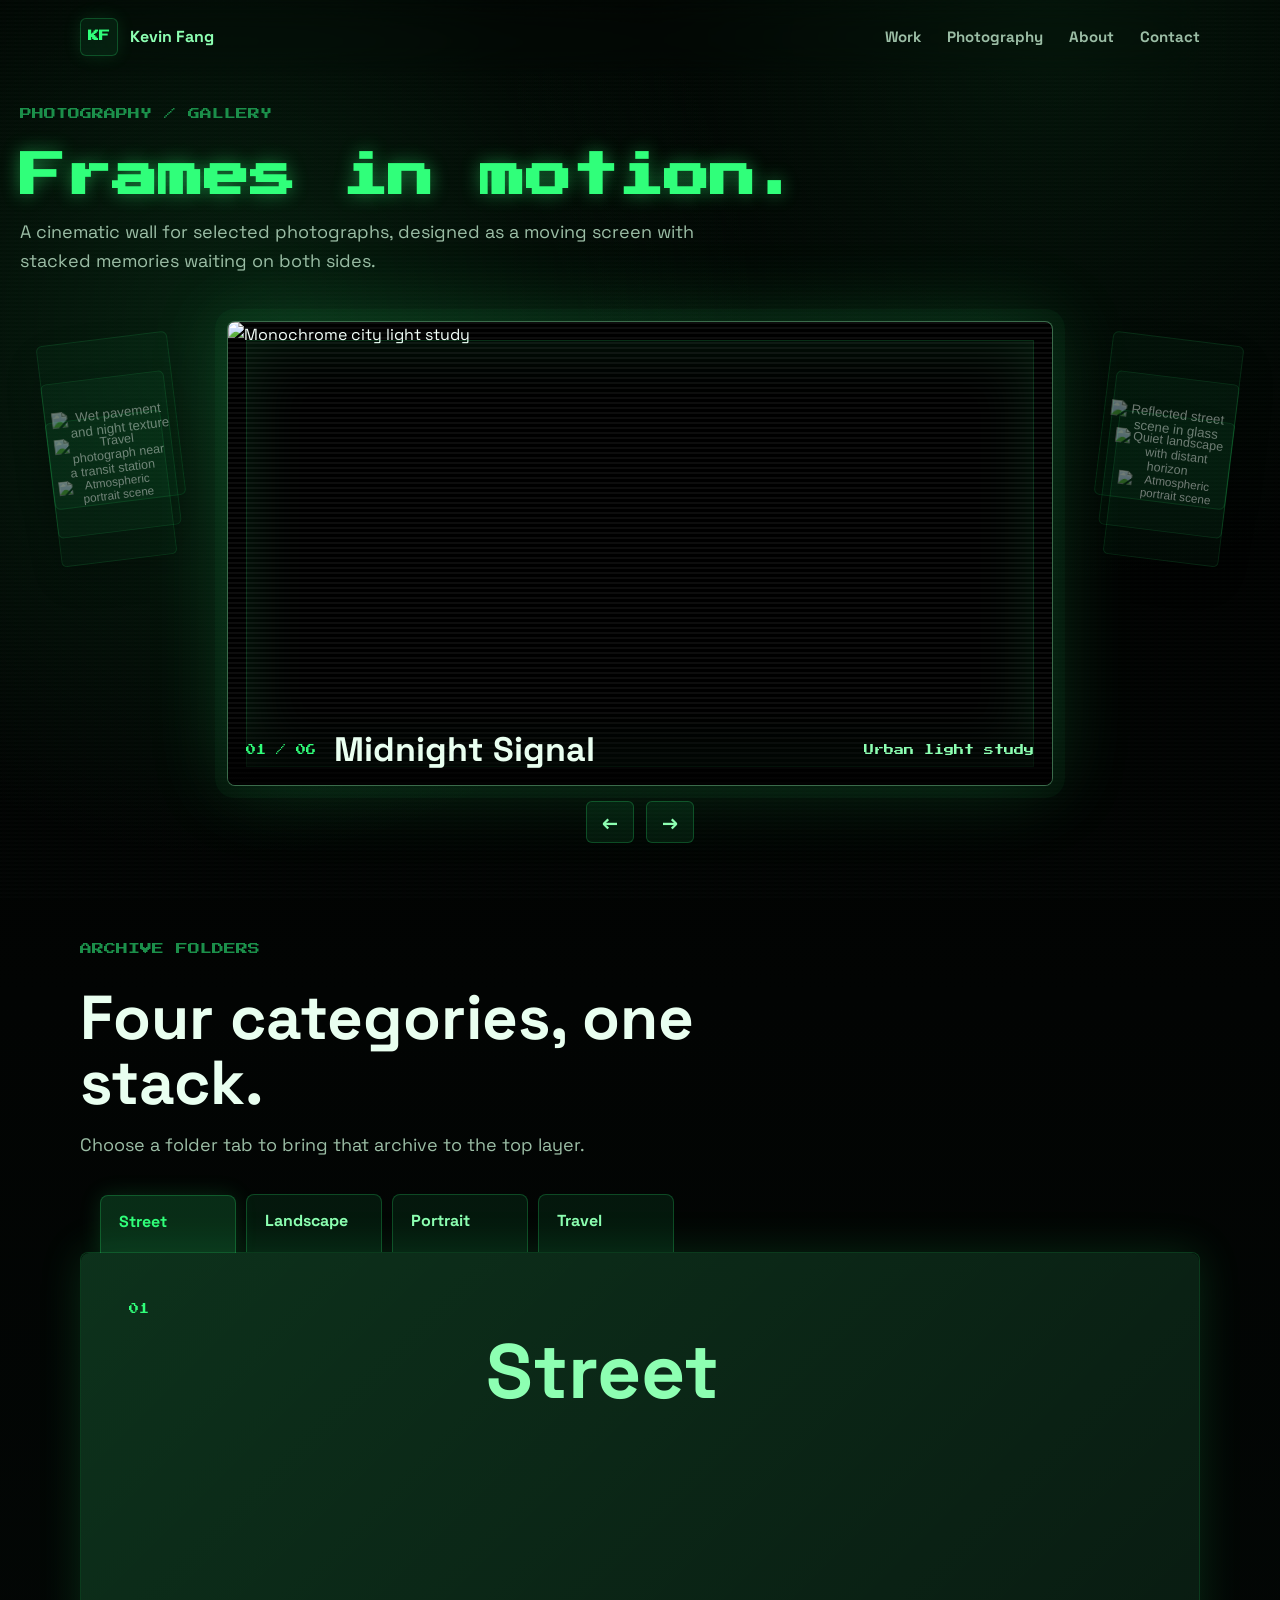
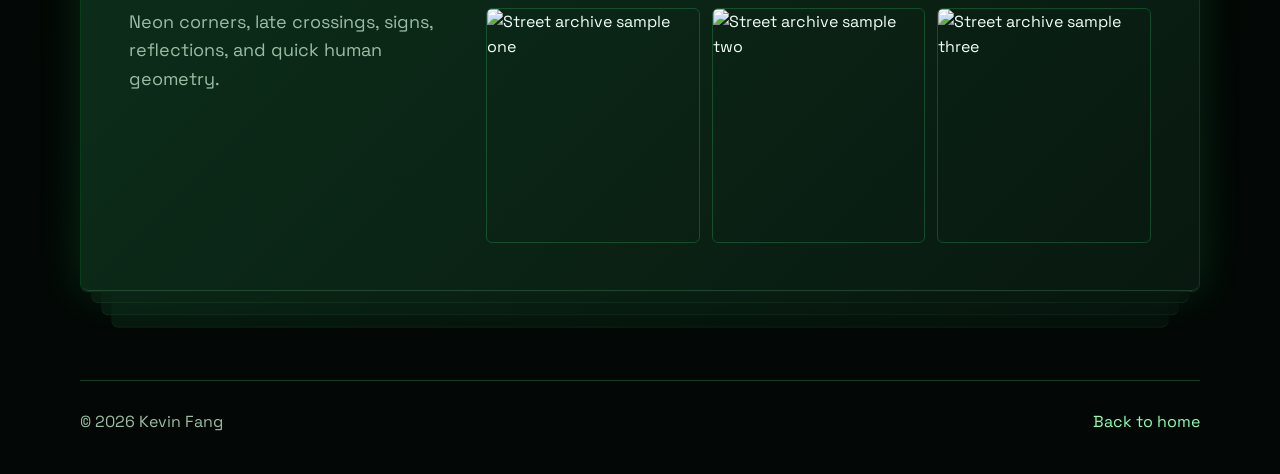
==== photography.html @ 01f674ae "Add dark photography gallery" ====
<!DOCTYPE html>
<html lang="en">
  <head>
    <meta charset="UTF-8" />
    <meta name="viewport" content="width=device-width, initial-scale=1.0" />
    <title>Photography | Kevin Fang</title>
    <meta
      name="description"
      content="A dark cinematic photography gallery and visual archive by Kevin Fang."
    />
    <link rel="preconnect" href="https://fonts.googleapis.com" />
    <link rel="preconnect" href="https://fonts.gstatic.com" crossorigin />
    <link
      href="https://fonts.googleapis.com/css2?family=Press+Start+2P&family=Space+Grotesk:wght@400;500;700&display=swap"
      rel="stylesheet"
    />
    <link rel="stylesheet" href="styles.css" />
  </head>
  <body class="photography-page">
    <header class="site-header">
      <a class="brand" href="index.html" aria-label="Back to home">
        <span class="brand-mark">KF</span>
        <span>Kevin Fang</span>
      </a>
      <nav class="site-nav" aria-label="Main navigation">
        <a href="index.html#work">Work</a>
        <a href="photography.html" aria-current="page">Photography</a>
        <a href="index.html#about">About</a>
        <a href="index.html#contact">Contact</a>
      </nav>
      <button class="menu-button" type="button" aria-label="Open navigation" aria-expanded="false">
        <span></span>
        <span></span>
      </button>
    </header>

    <main>
      <section class="photo-hero" aria-labelledby="photo-title">
        <div class="photo-heading">
          <p class="eyebrow">Photography / Gallery</p>
          <h1 id="photo-title">Frames in motion.</h1>
          <p>
            A cinematic wall for selected photographs, designed as a moving screen with
            stacked memories waiting on both sides.
          </p>
        </div>

        <div class="cinema-gallery" data-gallery>
          <div class="side-stack previous-stack" data-stack="previous" aria-label="Previous photos"></div>

          <figure class="main-screen">
            <div class="screen-glow" aria-hidden="true"></div>
            <img data-main-photo src="https://picsum.photos/seed/kevin-frame-01/1400/900" alt="Monochrome city light study" />
            <figcaption>
              <span data-photo-count>01 / 06</span>
              <strong data-photo-title>Midnight Signal</strong>
              <em data-photo-meta>Urban light study</em>
            </figcaption>
          </figure>

          <div class="side-stack next-stack" data-stack="next" aria-label="Upcoming photos"></div>

          <div class="gallery-controls" aria-label="Gallery controls">
            <button type="button" data-gallery-control="prev" aria-label="Previous photo">←</button>
            <button type="button" data-gallery-control="next" aria-label="Next photo">→</button>
          </div>
        </div>
      </section>

      <section class="section archive-section" aria-labelledby="archive-title">
        <div class="section-heading">
          <p class="eyebrow">Archive Folders</p>
          <h2 id="archive-title">Four categories, one stack.</h2>
          <p>
            Choose a folder tab to bring that archive to the top layer.
          </p>
        </div>

        <div class="folder-tabs" role="tablist" aria-label="Photography categories">
          <button class="is-active" type="button" role="tab" aria-selected="true" data-folder-tab="street">Street</button>
          <button type="button" role="tab" aria-selected="false" data-folder-tab="landscape">Landscape</button>
          <button type="button" role="tab" aria-selected="false" data-folder-tab="portrait">Portrait</button>
          <button type="button" role="tab" aria-selected="false" data-folder-tab="travel">Travel</button>
        </div>

        <div class="folder-stage">
          <article class="folder-card is-active" data-folder-panel="street">
            <span class="folder-index">01</span>
            <h3>Street</h3>
            <p>Neon corners, late crossings, signs, reflections, and quick human geometry.</p>
            <div class="folder-grid">
              <img src="https://picsum.photos/seed/kevin-street-01/600/760" alt="Street archive sample one" />
              <img src="https://picsum.photos/seed/kevin-street-02/600/760" alt="Street archive sample two" />
              <img src="https://picsum.photos/seed/kevin-street-03/600/760" alt="Street archive sample three" />
            </div>
          </article>

          <article class="folder-card" data-folder-panel="landscape">
            <span class="folder-index">02</span>
            <h3>Landscape</h3>
            <p>Open air, weather, horizon lines, quiet distance, and the shape of light.</p>
            <div class="folder-grid">
              <img src="https://picsum.photos/seed/kevin-landscape-01/600/760" alt="Landscape archive sample one" />
              <img src="https://picsum.photos/seed/kevin-landscape-02/600/760" alt="Landscape archive sample two" />
              <img src="https://picsum.photos/seed/kevin-landscape-03/600/760" alt="Landscape archive sample three" />
            </div>
          </article>

          <article class="folder-card" data-folder-panel="portrait">
            <span class="folder-index">03</span>
            <h3>Portrait</h3>
            <p>Faces, posture, small expressions, and the mood between subject and camera.</p>
            <div class="folder-grid">
              <img src="https://picsum.photos/seed/kevin-portrait-01/600/760" alt="Portrait archive sample one" />
              <img src="https://picsum.photos/seed/kevin-portrait-02/600/760" alt="Portrait archive sample two" />
              <img src="https://picsum.photos/seed/kevin-portrait-03/600/760" alt="Portrait archive sample three" />
            </div>
          </article>

          <article class="folder-card" data-folder-panel="travel">
            <span class="folder-index">04</span>
            <h3>Travel</h3>
            <p>Stations, unfamiliar streets, hotel windows, long walks, and small discoveries.</p>
            <div class="folder-grid">
              <img src="https://picsum.photos/seed/kevin-travel-01/600/760" alt="Travel archive sample one" />
              <img src="https://picsum.photos/seed/kevin-travel-02/600/760" alt="Travel archive sample two" />
              <img src="https://picsum.photos/seed/kevin-travel-03/600/760" alt="Travel archive sample three" />
            </div>
          </article>
        </div>
      </section>
    </main>

    <footer class="site-footer">
      <span>© 2026 Kevin Fang</span>
      <a href="index.html">Back to home</a>
    </footer>

    <script src="script.js"></script>
  </body>
</html>
---- styles.css ----
:root {
  --bg: #020403;
  --panel: #07100c;
  --panel-soft: #0b1711;
  --green: #30ff7a;
  --green-soft: #8dffb2;
  --green-dim: #1b8f4a;
  --text: #e9fff0;
  --muted: #9bbda5;
  --line: rgba(48, 255, 122, 0.22);
  --shadow: 0 0 44px rgba(48, 255, 122, 0.14);
  color-scheme: dark;
}

* {
  box-sizing: border-box;
}

html {
  scroll-behavior: smooth;
}

body {
  margin: 0;
  min-width: 320px;
  background:
    radial-gradient(circle at 18% 16%, rgba(48, 255, 122, 0.12), transparent 26%),
    radial-gradient(circle at 82% 2%, rgba(48, 255, 122, 0.08), transparent 24%),
    linear-gradient(180deg, #000, var(--bg) 48%, #030806);
  color: var(--text);
  font-family: "Space Grotesk", system-ui, -apple-system, BlinkMacSystemFont, "Segoe UI", sans-serif;
  line-height: 1.6;
}

body::before {
  content: "";
  position: fixed;
  inset: 0;
  z-index: -1;
  pointer-events: none;
  background:
    linear-gradient(rgba(255, 255, 255, 0.035) 50%, transparent 50%),
    linear-gradient(90deg, rgba(48, 255, 122, 0.025), transparent 50%, rgba(48, 255, 122, 0.025));
  background-size: 100% 4px, 8px 100%;
  opacity: 0.35;
}

a {
  color: inherit;
  text-decoration: none;
}

.site-header,
.section,
.site-footer {
  width: min(1120px, calc(100% - 40px));
  margin: 0 auto;
}

.site-header {
  position: sticky;
  top: 0;
  z-index: 10;
  display: flex;
  align-items: center;
  justify-content: space-between;
  gap: 24px;
  padding: 18px 0;
  backdrop-filter: blur(18px);
}

.brand,
.site-nav,
.site-footer {
  display: flex;
  align-items: center;
}

.brand {
  gap: 12px;
  color: var(--green-soft);
  font-weight: 700;
}

.brand-mark {
  display: grid;
  place-items: center;
  width: 38px;
  height: 38px;
  border: 1px solid var(--line);
  border-radius: 6px;
  background: rgba(48, 255, 122, 0.08);
  color: var(--green);
  font-family: "Press Start 2P", monospace;
  font-size: 11px;
  box-shadow: 0 0 18px rgba(48, 255, 122, 0.12);
}

.site-nav {
  gap: 26px;
  color: var(--muted);
  font-size: 15px;
  font-weight: 700;
}

.site-nav a {
  transition: color 180ms ease, text-shadow 180ms ease;
}

.site-nav a:hover {
  color: var(--green);
  text-shadow: 0 0 12px rgba(48, 255, 122, 0.65);
}

.menu-button {
  display: none;
  width: 42px;
  height: 42px;
  border: 1px solid var(--line);
  border-radius: 6px;
  background: rgba(48, 255, 122, 0.06);
  cursor: pointer;
}

.menu-button span {
  display: block;
  width: 18px;
  height: 2px;
  margin: 5px auto;
  background: var(--green);
}

.hero {
  display: grid;
  place-items: center;
  min-height: calc(100svh - 74px);
  padding: 46px 20px 96px;
}

.terminal-frame {
  width: min(1080px, 100%);
  overflow: hidden;
  border: 1px solid var(--line);
  border-radius: 8px;
  background: linear-gradient(180deg, rgba(48, 255, 122, 0.1), rgba(48, 255, 122, 0.025));
  box-shadow: var(--shadow), inset 0 0 40px rgba(48, 255, 122, 0.05);
}

.terminal-bar {
  display: flex;
  gap: 9px;
  padding: 14px 16px;
  border-bottom: 1px solid var(--line);
  background: rgba(0, 0, 0, 0.72);
}

.terminal-bar span {
  width: 11px;
  height: 11px;
  border-radius: 50%;
  background: var(--green-dim);
  box-shadow: 0 0 12px rgba(48, 255, 122, 0.5);
}

.terminal-screen {
  position: relative;
  min-height: clamp(430px, 64vh, 650px);
  padding: clamp(26px, 6vw, 72px);
  background:
    linear-gradient(90deg, rgba(48, 255, 122, 0.06) 1px, transparent 1px),
    linear-gradient(0deg, rgba(48, 255, 122, 0.06) 1px, transparent 1px),
    rgba(0, 0, 0, 0.76);
  background-size: 34px 34px;
}

.terminal-screen::after {
  content: "";
  position: absolute;
  inset: 0;
  pointer-events: none;
  border: 1px solid rgba(141, 255, 178, 0.08);
  box-shadow: inset 0 0 80px rgba(48, 255, 122, 0.1);
}

.terminal-label,
.eyebrow {
  margin: 0 0 24px;
  color: var(--green-dim);
  font-family: "Press Start 2P", monospace;
  font-size: 12px;
  line-height: 1.8;
  letter-spacing: 0;
  text-transform: uppercase;
}

h1,
h2,
h3,
p {
  margin-top: 0;
}

h1 {
  max-width: 980px;
  margin-bottom: 30px;
  color: var(--green);
  font-family: "Press Start 2P", monospace;
  font-size: clamp(30px, 6vw, 74px);
  line-height: 1.34;
  letter-spacing: 0;
  text-shadow: 0 0 18px rgba(48, 255, 122, 0.42);
}

.welcome-line {
  max-width: 900px;
  margin: 0;
  color: var(--green-soft);
  font-family: "Press Start 2P", monospace;
  font-size: clamp(16px, 2.4vw, 30px);
  line-height: 1.6;
  text-shadow: 0 0 14px rgba(48, 255, 122, 0.28);
}

.typing-line::after {
  content: "";
  display: inline-block;
  width: 0.65em;
  height: 1em;
  margin-left: 0.16em;
  background: var(--green);
  transform: translateY(0.14em);
  animation: cursor-blink 820ms steps(1) infinite;
}

.typing-line.is-complete::after {
  background: var(--green-soft);
}

.section {
  padding: 88px 0;
}

.preview-section {
  margin-top: -48px;
}

.section-heading {
  max-width: 760px;
  margin-bottom: 34px;
}

.section-heading h2,
.contact-section h2 {
  margin-bottom: 16px;
  font-size: clamp(34px, 5vw, 62px);
  line-height: 1.05;
}

.section-heading p:not(.eyebrow) {
  color: var(--muted);
  font-size: 18px;
}

.preview-grid {
  display: grid;
  grid-template-columns: repeat(4, 1fr);
  gap: 16px;
}

.preview-grid article {
  min-height: 220px;
  padding: 24px;
  border: 1px solid var(--line);
  border-radius: 8px;
  background: linear-gradient(180deg, rgba(48, 255, 122, 0.08), rgba(48, 255, 122, 0.025));
}

.preview-grid span {
  color: var(--green);
  font-family: "Press Start 2P", monospace;
  font-size: 12px;
}

.preview-grid h3 {
  margin: 34px 0 12px;
  font-size: 24px;
  line-height: 1.2;
}

.preview-grid p,
.contact-section,
.site-footer {
  color: var(--muted);
}

.contact-section {
  padding-bottom: 54px;
}

.site-footer {
  justify-content: space-between;
  padding: 28px 0 40px;
  border-top: 1px solid var(--line);
}

.site-footer a {
  color: var(--green-soft);
}

.photo-hero {
  width: min(1240px, calc(100% - 40px));
  margin: 0 auto;
  padding: 30px 0 92px;
}

.photo-heading {
  max-width: 860px;
  margin-bottom: 18px;
}

.photo-heading h1 {
  margin-bottom: 14px;
  font-size: clamp(32px, 4vw, 46px);
  line-height: 1.18;
}

.photo-heading p:not(.eyebrow) {
  max-width: 680px;
  color: var(--muted);
  font-size: 18px;
}

.cinema-gallery {
  position: relative;
  display: grid;
  grid-template-columns: minmax(92px, 0.22fr) minmax(0, 1fr) minmax(92px, 0.22fr);
  gap: clamp(12px, 2vw, 28px);
  align-items: center;
  min-height: 520px;
}

.main-screen {
  position: relative;
  z-index: 2;
  margin: 0;
  overflow: hidden;
  border: 1px solid rgba(141, 255, 178, 0.42);
  border-radius: 8px;
  background: #000;
  box-shadow:
    0 0 0 12px rgba(48, 255, 122, 0.035),
    0 0 80px rgba(48, 255, 122, 0.18);
}

.main-screen::before {
  content: "";
  position: absolute;
  inset: 0;
  z-index: 2;
  pointer-events: none;
  background:
    linear-gradient(rgba(255, 255, 255, 0.05) 50%, transparent 50%),
    radial-gradient(circle at center, transparent 45%, rgba(0, 0, 0, 0.34));
  background-size: 100% 5px, auto;
  mix-blend-mode: screen;
}

.main-screen img {
  display: block;
  width: 100%;
  aspect-ratio: 16 / 9;
  object-fit: cover;
  filter: saturate(0.9) contrast(1.08);
  transition: opacity 360ms ease, transform 520ms ease;
}

.main-screen.is-switching img {
  opacity: 0.42;
  transform: translateX(7%);
}

.screen-glow {
  position: absolute;
  inset: 18px;
  z-index: 1;
  pointer-events: none;
  border: 1px solid rgba(48, 255, 122, 0.18);
  box-shadow: inset 0 0 58px rgba(48, 255, 122, 0.12);
}

.main-screen figcaption {
  position: absolute;
  left: 0;
  right: 0;
  bottom: 0;
  z-index: 3;
  display: grid;
  grid-template-columns: auto 1fr auto;
  gap: 18px;
  align-items: center;
  padding: 18px;
  background: linear-gradient(180deg, transparent, rgba(0, 0, 0, 0.82));
}

.main-screen span,
.main-screen em,
.folder-index {
  color: var(--green);
  font-family: "Press Start 2P", monospace;
  font-size: 10px;
  font-style: normal;
}

.main-screen strong {
  color: var(--text);
  font-size: clamp(20px, 3vw, 34px);
  line-height: 1;
}

.main-screen em {
  justify-self: end;
  color: var(--green-soft);
}

.side-stack {
  position: relative;
  min-height: 430px;
}

.stack-thumb {
  position: absolute;
  left: 50%;
  width: min(132px, 100%);
  aspect-ratio: 4 / 5;
  overflow: hidden;
  border: 1px solid rgba(48, 255, 122, 0.26);
  border-radius: 6px;
  background: rgba(48, 255, 122, 0.08);
  box-shadow: 0 18px 40px rgba(0, 0, 0, 0.32);
  cursor: pointer;
  opacity: 0.44;
  transform: translate(-50%, calc(var(--stack-index) * 34px)) rotate(var(--stack-tilt)) scale(calc(1 - var(--stack-index) * 0.06));
  transition: opacity 220ms ease, transform 260ms ease, border-color 220ms ease;
}

.previous-stack .stack-thumb {
  --stack-tilt: -7deg;
}

.next-stack .stack-thumb {
  --stack-tilt: 7deg;
}

.stack-thumb:hover {
  z-index: 5;
  opacity: 1;
  border-color: var(--green);
  transform: translate(-50%, calc(var(--stack-index) * 34px)) rotate(0deg) scale(1);
}

.stack-thumb img {
  width: 100%;
  height: 100%;
  object-fit: cover;
}

.gallery-controls {
  position: absolute;
  left: 50%;
  bottom: -30px;
  z-index: 4;
  display: flex;
  gap: 12px;
  transform: translateX(-50%);
}

.gallery-controls button,
.folder-tabs button {
  border: 1px solid var(--line);
  border-radius: 6px;
  background: rgba(48, 255, 122, 0.08);
  color: var(--green-soft);
  font: inherit;
  font-weight: 700;
  cursor: pointer;
  transition: background 180ms ease, color 180ms ease, box-shadow 180ms ease, transform 180ms ease;
}

.gallery-controls button {
  display: grid;
  place-items: center;
  width: 48px;
  height: 42px;
  font-size: 20px;
}

.gallery-controls button:hover,
.folder-tabs button:hover,
.folder-tabs button.is-active {
  background: rgba(48, 255, 122, 0.16);
  color: var(--green);
  box-shadow: 0 0 22px rgba(48, 255, 122, 0.14);
}

.archive-section {
  padding-top: 34px;
}

.folder-tabs {
  display: flex;
  flex-wrap: wrap;
  gap: 10px;
  margin-bottom: 0;
  padding-left: 20px;
}

.folder-tabs button {
  position: relative;
  min-width: 136px;
  padding: 13px 18px 18px;
  border-bottom: 0;
  border-radius: 8px 8px 0 0;
  text-align: left;
}

.folder-tabs button.is-active {
  z-index: 8;
  transform: translateY(1px);
}

.folder-stage {
  position: relative;
  min-height: clamp(500px, 50vw, 640px);
  border: 1px solid var(--line);
  border-radius: 8px;
  background: rgba(0, 0, 0, 0.34);
  box-shadow: var(--shadow);
}

.folder-card {
  position: absolute;
  inset: 0;
  display: grid;
  grid-template-columns: minmax(220px, 0.46fr) minmax(0, 1fr);
  gap: clamp(24px, 4vw, 54px);
  align-items: stretch;
  padding: clamp(24px, 5vw, 48px);
  overflow: hidden;
  border-radius: 8px;
  background:
    linear-gradient(135deg, rgba(48, 255, 122, 0.14), rgba(48, 255, 122, 0.035)),
    var(--panel);
  box-shadow: 0 -1px 0 rgba(141, 255, 178, 0.16) inset;
  opacity: 0.54;
  transform: translateY(calc(var(--folder-offset, 0) * 18px)) scale(calc(1 - var(--folder-offset, 0) * 0.018));
  transition: opacity 280ms ease, transform 320ms ease, z-index 0ms linear 320ms;
}

.folder-card:nth-child(1) {
  --folder-offset: 0;
  z-index: 4;
}

.folder-card:nth-child(2) {
  --folder-offset: 1;
  z-index: 3;
}

.folder-card:nth-child(3) {
  --folder-offset: 2;
  z-index: 2;
}

.folder-card:nth-child(4) {
  --folder-offset: 3;
  z-index: 1;
}

.folder-card.is-active {
  z-index: 9;
  opacity: 1;
  transform: translateY(0) scale(1);
  transition: opacity 240ms ease, transform 320ms ease;
}

.folder-card h3 {
  margin: 34px 0 18px;
  color: var(--green-soft);
  font-size: clamp(34px, 6vw, 78px);
  line-height: 0.95;
}

.folder-card p {
  max-width: 360px;
  color: var(--muted);
  font-size: 18px;
}

.folder-grid {
  display: grid;
  grid-template-columns: repeat(3, minmax(0, 1fr));
  gap: 12px;
  align-self: stretch;
  min-height: 0;
}

.folder-grid img {
  width: 100%;
  height: 100%;
  min-height: 0;
  max-height: 100%;
  object-fit: cover;
  border: 1px solid rgba(48, 255, 122, 0.2);
  border-radius: 6px;
  filter: grayscale(0.12) contrast(1.05);
}

@keyframes cursor-blink {
  0%,
  48% {
    opacity: 1;
  }

  49%,
  100% {
    opacity: 0;
  }
}

@media (prefers-reduced-motion: reduce) {
  html {
    scroll-behavior: auto;
  }

  .typing-line::after {
    animation: none;
  }

  .main-screen img,
  .folder-card,
  .stack-thumb {
    transition: none;
  }
}

@media (max-width: 820px) {
  .site-header,
  .section,
  .site-footer {
    width: min(100% - 28px, 1120px);
  }

  .menu-button {
    display: block;
  }

  .site-nav {
    position: absolute;
    top: 68px;
    right: 0;
    display: none;
    flex-direction: column;
    align-items: stretch;
    width: min(280px, calc(100vw - 28px));
    padding: 14px;
    border: 1px solid var(--line);
    border-radius: 8px;
    background: rgba(3, 8, 6, 0.96);
    box-shadow: var(--shadow);
  }

  .site-nav.is-open {
    display: flex;
  }

  .site-nav a {
    padding: 10px 12px;
  }

  .brand span:last-child {
    display: none;
  }

  .hero {
    min-height: calc(100svh - 74px);
    padding: 28px 14px 72px;
  }

  .terminal-screen {
    min-height: 470px;
  }

  .preview-grid {
    grid-template-columns: 1fr;
  }

  .photo-hero {
    width: min(100% - 28px, 1240px);
    padding-top: 42px;
  }

  .cinema-gallery {
    grid-template-columns: 1fr;
    min-height: auto;
  }

  .side-stack {
    display: flex;
    gap: 10px;
    order: 2;
    min-height: 96px;
    overflow-x: auto;
    padding: 10px 2px;
  }

  .main-screen {
    order: 1;
  }

  .next-stack {
    order: 3;
  }

  .stack-thumb {
    position: relative;
    left: auto;
    flex: 0 0 76px;
    width: 76px;
    transform: none;
  }

  .stack-thumb:hover {
    transform: translateY(-3px);
  }

  .gallery-controls {
    position: static;
    order: 4;
    justify-content: center;
    transform: none;
  }

  .main-screen figcaption {
    grid-template-columns: 1fr;
    gap: 6px;
  }

  .main-screen em {
    justify-self: start;
  }

  .folder-stage {
    min-height: 760px;
  }

  .folder-card {
    grid-template-columns: 1fr;
    overflow: hidden;
  }

  .folder-grid {
    grid-template-columns: repeat(3, minmax(120px, 1fr));
    height: 320px;
    overflow-x: auto;
  }

  .folder-grid img {
    min-width: 120px;
    min-height: 0;
  }
}

@media (max-width: 520px) {
  .terminal-label,
  .eyebrow,
  .preview-grid span {
    font-size: 10px;
  }

  h1 {
    font-size: clamp(24px, 8vw, 36px);
  }

  .welcome-line {
    font-size: clamp(13px, 4.4vw, 18px);
  }

  .section-heading h2,
  .contact-section h2 {
    font-size: clamp(30px, 10vw, 44px);
  }

  .photo-heading h1 {
    font-size: clamp(28px, 11vw, 42px);
  }

  .photo-heading p:not(.eyebrow) {
    font-size: 16px;
  }

  .main-screen img {
    aspect-ratio: 4 / 5;
  }

  .folder-tabs {
    display: grid;
    grid-template-columns: repeat(2, minmax(0, 1fr));
    padding-left: 0;
  }

  .folder-tabs button {
    min-width: 0;
    padding: 12px;
  }

  .folder-stage {
    min-height: 760px;
  }

  .folder-card {
    padding: 22px;
  }

  .folder-card h3 {
    font-size: clamp(34px, 13vw, 52px);
  }

  .site-footer {
    align-items: flex-start;
    flex-direction: column;
    gap: 10px;
  }
}
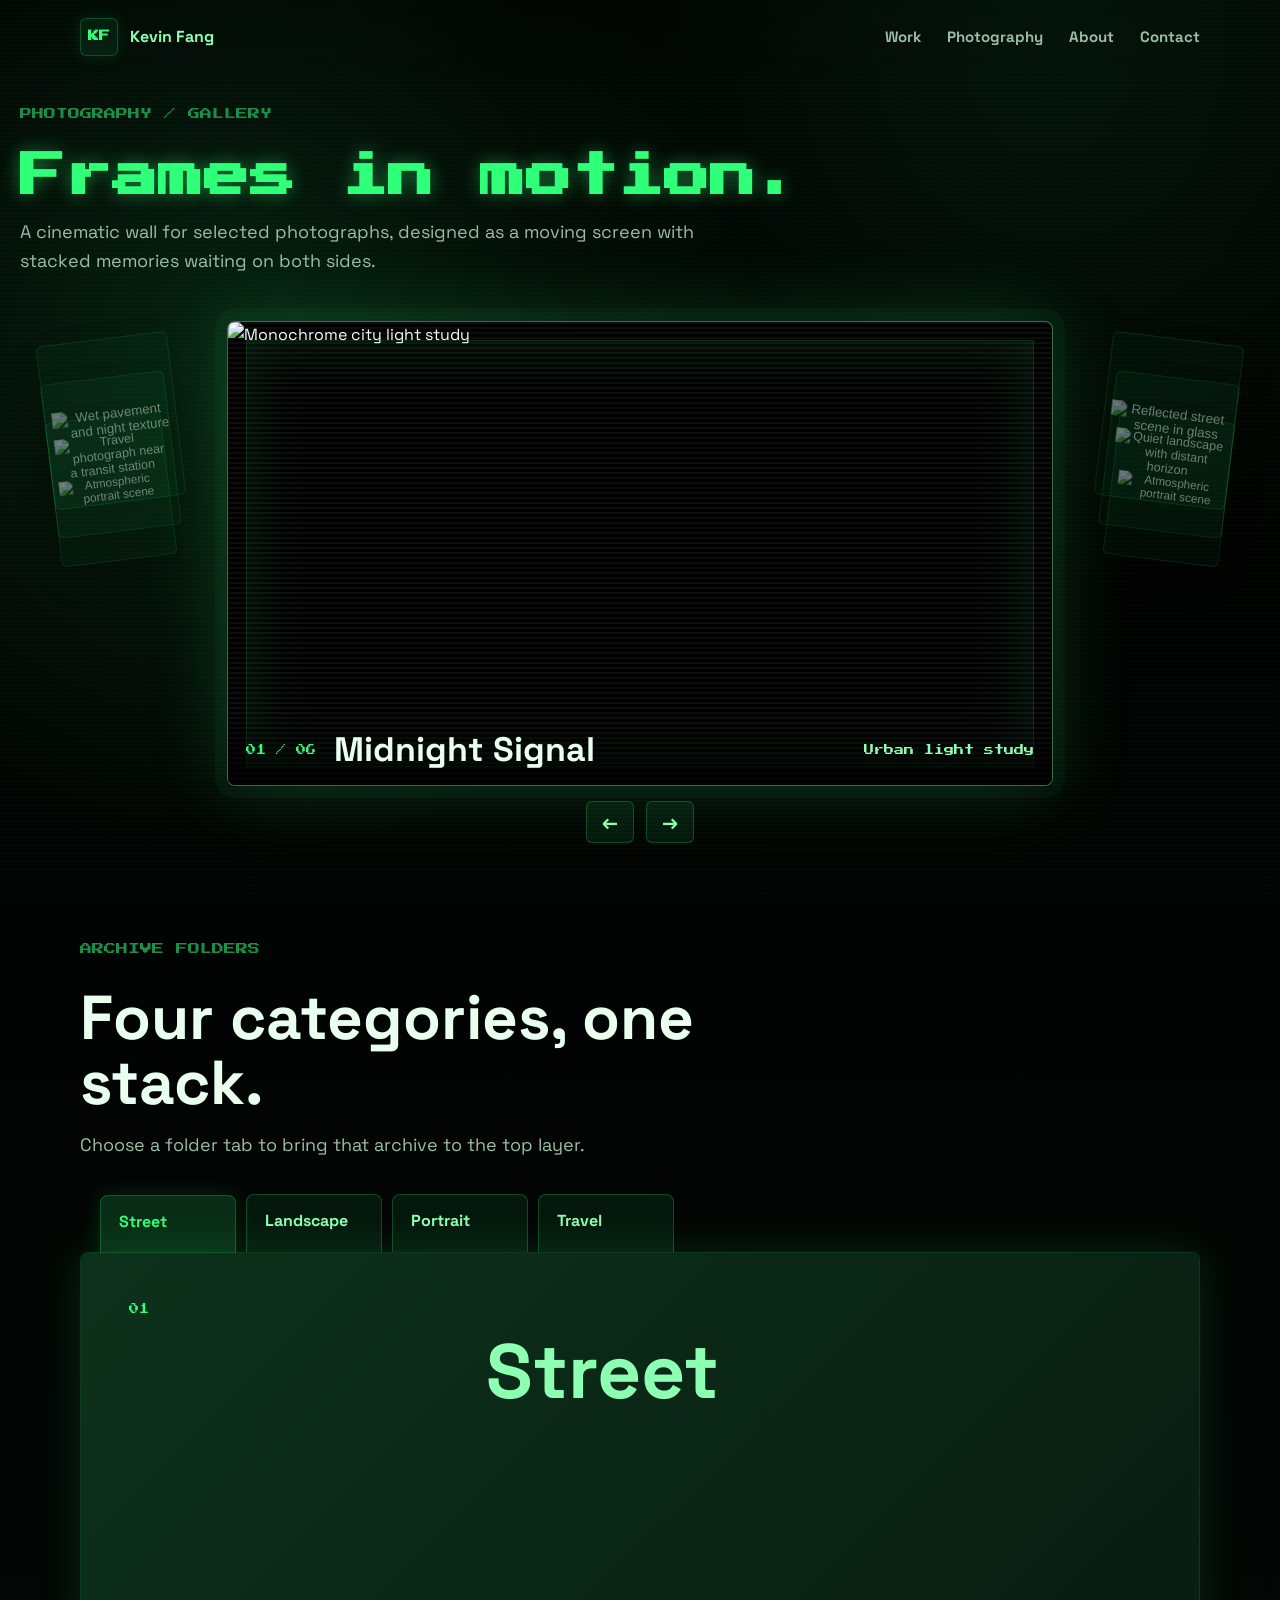
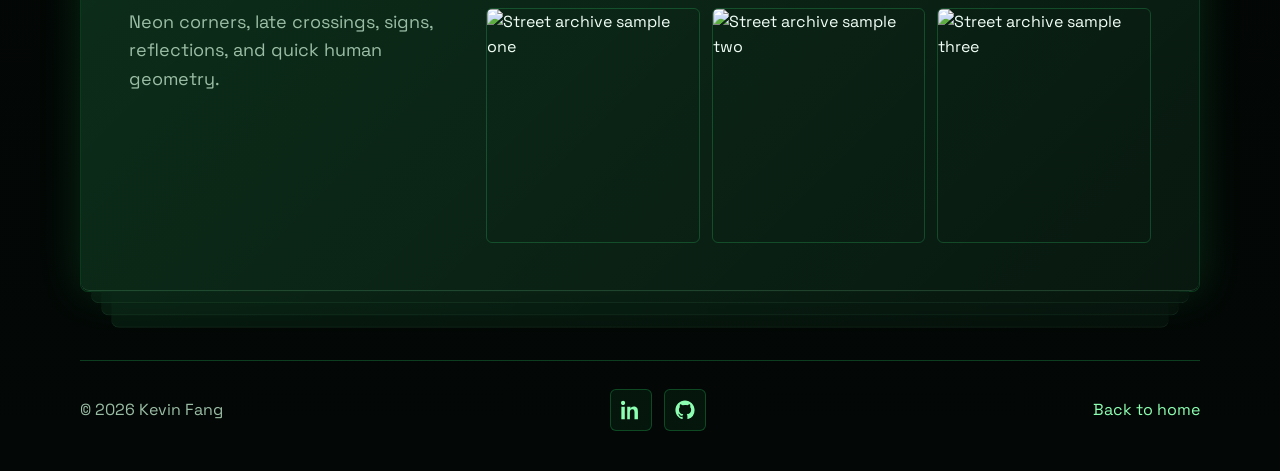
==== commit e554cf3d: "Update homepage content and links" ====
--- a/photography.html
+++ b/photography.html
@@ -133,6 +133,18 @@
 
     <footer class="site-footer">
       <span>© 2026 Kevin Fang</span>
+      <div class="social-links" aria-label="Social links">
+        <a href="https://www.linkedin.com/in/kaikun-fang-69a29523a" target="_blank" rel="noopener noreferrer" aria-label="LinkedIn profile">
+          <svg viewBox="0 0 24 24" aria-hidden="true">
+            <path d="M4.98 3.5C4.98 4.88 3.86 6 2.5 6S0 4.88 0 3.5 1.12 1 2.5 1s2.48 1.12 2.48 2.5ZM.42 8.03h4.12V23H.42V8.03ZM7.47 8.03h3.94v2.04h.06c.55-1.04 1.9-2.14 3.9-2.14 4.17 0 4.94 2.74 4.94 6.31V23h-4.11v-7.76c0-1.85-.03-4.23-2.58-4.23-2.58 0-2.97 2.02-2.97 4.1V23H7.47V8.03Z" />
+          </svg>
+        </a>
+        <a href="https://github.com/FangKK66" target="_blank" rel="noopener noreferrer" aria-label="GitHub profile">
+          <svg viewBox="0 0 24 24" aria-hidden="true">
+            <path d="M12 .5C5.65.5.5 5.65.5 12c0 5.08 3.29 9.39 7.86 10.91.58.11.79-.25.79-.56v-2.15c-3.2.7-3.87-1.36-3.87-1.36-.52-1.33-1.28-1.69-1.28-1.69-1.05-.72.08-.71.08-.71 1.16.08 1.77 1.19 1.77 1.19 1.03 1.76 2.7 1.25 3.36.96.1-.75.4-1.25.73-1.54-2.55-.29-5.24-1.28-5.24-5.68 0-1.25.45-2.28 1.19-3.08-.12-.29-.52-1.46.11-3.04 0 0 .97-.31 3.17 1.18A10.96 10.96 0 0 1 12 6.04c.98 0 1.96.13 2.88.39 2.2-1.49 3.17-1.18 3.17-1.18.63 1.58.23 2.75.11 3.04.74.8 1.19 1.83 1.19 3.08 0 4.42-2.69 5.39-5.25 5.67.41.35.78 1.05.78 2.12v3.19c0 .31.21.68.8.56A11.51 11.51 0 0 0 23.5 12C23.5 5.65 18.35.5 12 .5Z" />
+          </svg>
+        </a>
+      </div>
       <a href="index.html">Back to home</a>
     </footer>
 
--- a/styles.css
+++ b/styles.css
@@ -133,8 +133,9 @@
 .hero {
   display: grid;
   place-items: center;
+  gap: 18px;
   min-height: calc(100svh - 74px);
-  padding: 46px 20px 96px;
+  padding: 46px 20px 24px;
 }
 
 .terminal-frame {
@@ -164,7 +165,7 @@
 
 .terminal-screen {
   position: relative;
-  min-height: clamp(430px, 64vh, 650px);
+  min-height: clamp(340px, 52vh, 520px);
   padding: clamp(26px, 6vw, 72px);
   background:
     linear-gradient(90deg, rgba(48, 255, 122, 0.06) 1px, transparent 1px),
@@ -236,8 +237,44 @@
   background: var(--green-soft);
 }
 
+.scroll-cue {
+  display: grid;
+  justify-items: center;
+  gap: 8px;
+  color: var(--green-dim);
+  font-family: "Press Start 2P", monospace;
+  font-size: 10px;
+  line-height: 1.4;
+  text-transform: uppercase;
+  transition: color 180ms ease, text-shadow 180ms ease, transform 180ms ease;
+}
+
+.scroll-cue:hover,
+.scroll-cue:focus-visible {
+  color: var(--green);
+  text-shadow: 0 0 12px rgba(48, 255, 122, 0.55);
+  transform: translateY(2px);
+}
+
+.scroll-cue:focus-visible {
+  outline: 2px solid var(--green);
+  outline-offset: 6px;
+  border-radius: 6px;
+}
+
+.scroll-cue-line {
+  width: 1px;
+  height: 32px;
+  background: linear-gradient(180deg, var(--green), transparent);
+  animation: scroll-cue-pulse 1500ms ease-in-out infinite;
+}
+
 .section {
-  padding: 88px 0;
+  padding: 68px 0;
+}
+
+.about-section {
+  padding-top: 44px;
 }
 
 .preview-section {
@@ -267,12 +304,32 @@
   gap: 16px;
 }
 
+.project-link {
+  display: block;
+  min-height: 220px;
+  border-radius: 8px;
+}
+
 .preview-grid article {
+  height: 100%;
   min-height: 220px;
   padding: 24px;
   border: 1px solid var(--line);
   border-radius: 8px;
   background: linear-gradient(180deg, rgba(48, 255, 122, 0.08), rgba(48, 255, 122, 0.025));
+  transition: border-color 180ms ease, box-shadow 180ms ease, transform 180ms ease;
+}
+
+.project-link:hover article,
+.project-link:focus-visible article {
+  border-color: var(--green);
+  box-shadow: 0 0 28px rgba(48, 255, 122, 0.16);
+  transform: translateY(-3px);
+}
+
+.project-link:focus-visible {
+  outline: 2px solid var(--green);
+  outline-offset: 5px;
 }
 
 .preview-grid span {
@@ -294,17 +351,131 @@
 }
 
 .contact-section {
-  padding-bottom: 54px;
+  padding-bottom: 44px;
+}
+
+.contact-email {
+  margin-top: 8px;
+  font-size: clamp(26px, 5vw, 48px);
 }
 
 .site-footer {
   justify-content: space-between;
+  gap: 18px;
   padding: 28px 0 40px;
   border-top: 1px solid var(--line);
 }
 
-.site-footer a {
+.site-footer a,
+.copy-email {
   color: var(--green-soft);
+}
+
+.social-links {
+  display: flex;
+  align-items: center;
+  justify-content: center;
+  gap: 12px;
+}
+
+.social-links a {
+  display: grid;
+  place-items: center;
+  width: 42px;
+  height: 42px;
+  border: 1px solid var(--line);
+  border-radius: 6px;
+  background: rgba(48, 255, 122, 0.06);
+  transition: background 180ms ease, border-color 180ms ease, box-shadow 180ms ease, transform 180ms ease;
+}
+
+.social-links a:hover,
+.social-links a:focus-visible {
+  border-color: var(--green);
+  background: rgba(48, 255, 122, 0.12);
+  box-shadow: 0 0 22px rgba(48, 255, 122, 0.16);
+  transform: translateY(-2px);
+}
+
+.social-links a:focus-visible {
+  outline: 2px solid var(--green);
+  outline-offset: 4px;
+}
+
+.social-links svg {
+  width: 20px;
+  height: 20px;
+  fill: currentColor;
+}
+
+.copy-email {
+  position: relative;
+  display: inline-flex;
+  align-items: center;
+  gap: 10px;
+  max-width: 100%;
+  padding: 0;
+  border: 0;
+  background: transparent;
+  font: inherit;
+  text-align: left;
+  cursor: pointer;
+  transition: color 180ms ease, text-shadow 180ms ease;
+}
+
+.copy-email:hover,
+.copy-email:focus-visible,
+.copy-email.is-copied {
+  color: var(--green);
+  text-shadow: 0 0 12px rgba(48, 255, 122, 0.5);
+}
+
+.copy-email:focus-visible {
+  outline: 2px solid var(--green);
+  outline-offset: 5px;
+  border-radius: 4px;
+}
+
+.copy-hint {
+  position: absolute;
+  left: 50%;
+  bottom: calc(100% + 10px);
+  z-index: 12;
+  width: max-content;
+  max-width: min(220px, 78vw);
+  padding: 7px 10px;
+  border: 1px solid var(--line);
+  border-radius: 6px;
+  background: rgba(3, 8, 6, 0.96);
+  color: var(--green);
+  font-size: 12px;
+  font-weight: 700;
+  line-height: 1.2;
+  box-shadow: 0 0 24px rgba(48, 255, 122, 0.16);
+  opacity: 0;
+  pointer-events: none;
+  transform: translate(-50%, 4px);
+  transition: opacity 180ms ease, transform 180ms ease;
+}
+
+.copy-hint::after {
+  content: "";
+  position: absolute;
+  left: 50%;
+  top: 100%;
+  width: 8px;
+  height: 8px;
+  border-right: 1px solid var(--line);
+  border-bottom: 1px solid var(--line);
+  background: rgba(3, 8, 6, 0.96);
+  transform: translate(-50%, -4px) rotate(45deg);
+}
+
+.copy-email:hover .copy-hint,
+.copy-email:focus-visible .copy-hint,
+.copy-email.is-copied .copy-hint {
+  opacity: 1;
+  transform: translate(-50%, 0);
 }
 
 .photo-hero {
@@ -627,6 +798,21 @@
   }
 }
 
+@keyframes scroll-cue-pulse {
+  0%,
+  100% {
+    opacity: 0.35;
+    transform: scaleY(0.65);
+    transform-origin: top;
+  }
+
+  50% {
+    opacity: 1;
+    transform: scaleY(1);
+    transform-origin: top;
+  }
+}
+
 @media (prefers-reduced-motion: reduce) {
   html {
     scroll-behavior: auto;
@@ -683,11 +869,11 @@
 
   .hero {
     min-height: calc(100svh - 74px);
-    padding: 28px 14px 72px;
+    padding: 28px 14px 24px;
   }
 
   .terminal-screen {
-    min-height: 470px;
+    min-height: 390px;
   }
 
   .preview-grid {
@@ -830,4 +1016,19 @@
     flex-direction: column;
     gap: 10px;
   }
-}
+
+  .copy-hint {
+    left: 0;
+    transform: translateY(4px);
+  }
+
+  .copy-hint::after {
+    left: 18px;
+  }
+
+  .copy-email:hover .copy-hint,
+  .copy-email:focus-visible .copy-hint,
+  .copy-email.is-copied .copy-hint {
+    transform: translateY(0);
+  }
+}
